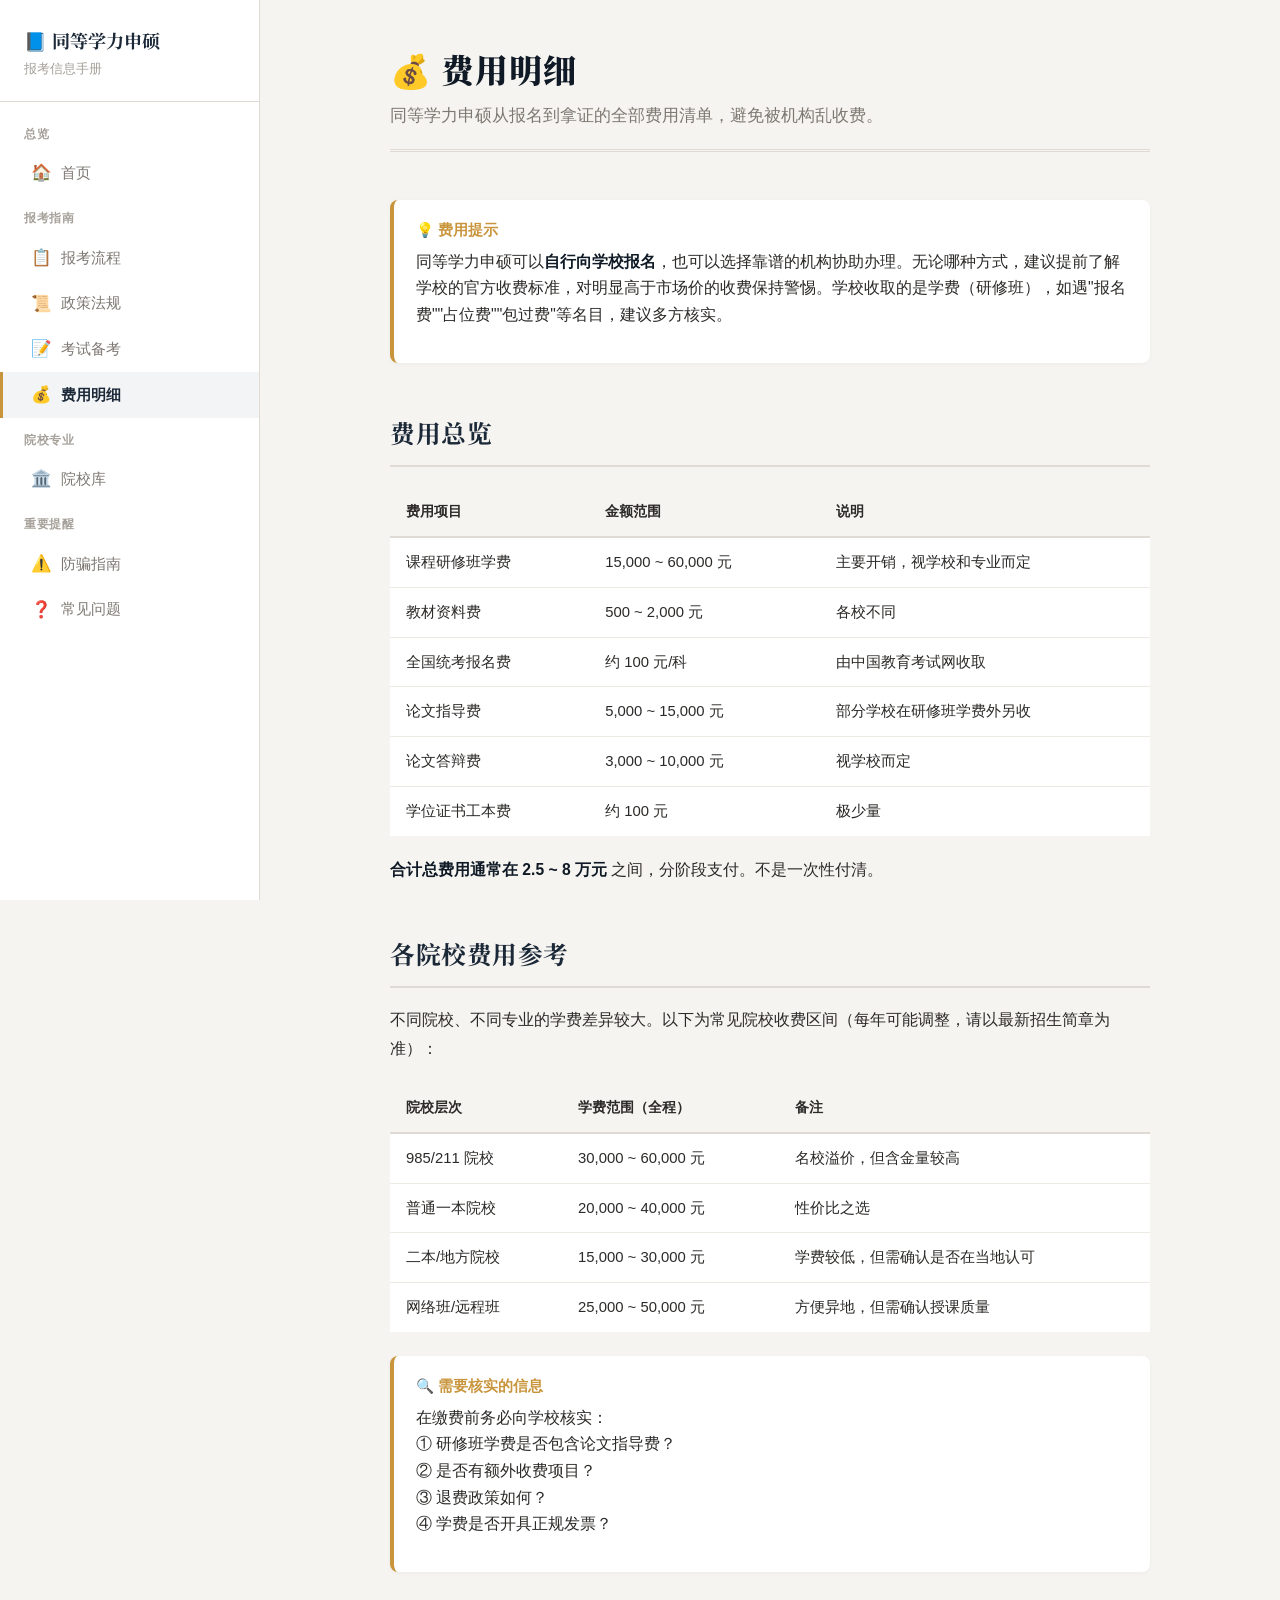
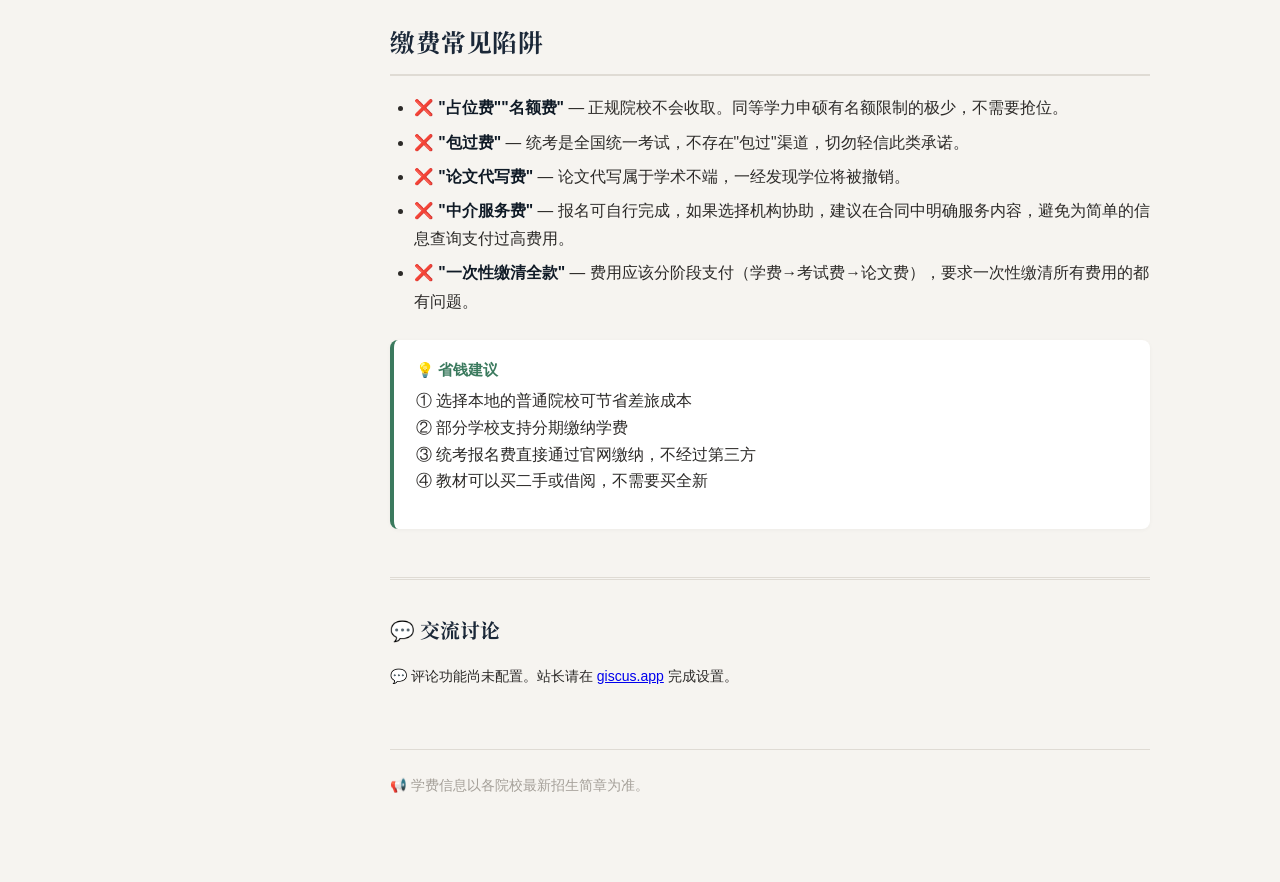
==== cost.html @ f8ff8f5c "初始化：同等学力申硕信息手册网站" ====
<!DOCTYPE html>
<html lang="zh-CN">
<head>
    <meta charset="UTF-8">
    <meta name="viewport" content="width=device-width, initial-scale=1.0">
    <title>费用明细 — 同等学力申硕信息手册</title>
    <meta name="description" content="同等学力申硕各项费用明细：课程研修班学费、考试费、论文指导费、答辩费等，让每一分钱都明明白白。">
    <link rel="stylesheet" href="styles/main.css">
</head>
<body>
    <div class="sidebar-overlay" id="sidebarOverlay"></div>
    <button class="sidebar-toggle" id="sidebarToggle">☰</button>

    <aside class="sidebar">
        <div class="sidebar-header">
            <div class="site-title">📘 同等学力申硕</div>
            <div class="site-subtitle">报考信息手册</div>
        </div>
        <nav class="sidebar-nav">
            <div class="nav-section">
                <div class="nav-section-title">总览</div>
                <a href="index.html"><span class="nav-icon">🏠</span> 首页</a>
            </div>
            <div class="nav-section">
                <div class="nav-section-title">报考指南</div>
                <a href="guide.html"><span class="nav-icon">📋</span> 报考流程</a>
                <a href="policy.html"><span class="nav-icon">📜</span> 政策法规</a>
                <a href="exam.html"><span class="nav-icon">📝</span> 考试备考</a>
                <a href="cost.html" class="active"><span class="nav-icon">💰</span> 费用明细</a>
            </div>
            <div class="nav-section">
                <div class="nav-section-title">院校专业</div>
                <a href="universities.html"><span class="nav-icon">🏛️</span> 院校库</a>
            </div>
            <div class="nav-section">
                <div class="nav-section-title">重要提醒</div>
                <a href="scam-alert.html"><span class="nav-icon">⚠️</span> 防骗指南</a>
                <a href="faq.html"><span class="nav-icon">❓</span> 常见问题</a>
            </div>
        </nav>
    </aside>

    <main class="main-content">
        <div class="page-header">
            <h1>💰 费用明细</h1>
            <p class="page-desc">同等学力申硕从报名到拿证的全部费用清单，避免被机构乱收费。</p>
        </div>

        <div class="content">
            <div class="callout callout-warning">
                <div class="callout-title">💡 费用提示</div>
                <p>同等学力申硕可以<strong>自行向学校报名</strong>，也可以选择靠谱的机构协助办理。无论哪种方式，建议提前了解学校的官方收费标准，对明显高于市场价的收费保持警惕。学校收取的是学费（研修班），如遇"报名费""占位费""包过费"等名目，建议多方核实。</p>
            </div>

            <h2>费用总览</h2>
            <div class="table-wrap">
                <table>
                    <thead>
                        <tr><th>费用项目</th><th>金额范围</th><th>说明</th></tr>
                    </thead>
                    <tbody>
                        <tr><td>课程研修班学费</td><td>15,000 ~ 60,000 元</td><td>主要开销，视学校和专业而定</td></tr>
                        <tr><td>教材资料费</td><td>500 ~ 2,000 元</td><td>各校不同</td></tr>
                        <tr><td>全国统考报名费</td><td>约 100 元/科</td><td>由中国教育考试网收取</td></tr>
                        <tr><td>论文指导费</td><td>5,000 ~ 15,000 元</td><td>部分学校在研修班学费外另收</td></tr>
                        <tr><td>论文答辩费</td><td>3,000 ~ 10,000 元</td><td>视学校而定</td></tr>
                        <tr><td>学位证书工本费</td><td>约 100 元</td><td>极少量</td></tr>
                    </tbody>
                </table>
            </div>

            <p><strong>合计总费用通常在 2.5 ~ 8 万元</strong> 之间，分阶段支付。不是一次性付清。</p>

            <h2>各院校费用参考</h2>
            <p>不同院校、不同专业的学费差异较大。以下为常见院校收费区间（每年可能调整，请以最新招生简章为准）：</p>
            <div class="table-wrap">
                <table>
                    <thead>
                        <tr><th>院校层次</th><th>学费范围（全程）</th><th>备注</th></tr>
                    </thead>
                    <tbody>
                        <tr><td>985/211 院校</td><td>30,000 ~ 60,000 元</td><td>名校溢价，但含金量较高</td></tr>
                        <tr><td>普通一本院校</td><td>20,000 ~ 40,000 元</td><td>性价比之选</td></tr>
                        <tr><td>二本/地方院校</td><td>15,000 ~ 30,000 元</td><td>学费较低，但需确认是否在当地认可</td></tr>
                        <tr><td>网络班/远程班</td><td>25,000 ~ 50,000 元</td><td>方便异地，但需确认授课质量</td></tr>
                    </tbody>
                </table>
            </div>

            <div class="callout callout-warning">
                <div class="callout-title">🔍 需要核实的信息</div>
                <p>在缴费前务必向学校核实：<br>
                ① 研修班学费是否包含论文指导费？<br>
                ② 是否有额外收费项目？<br>
                ③ 退费政策如何？<br>
                ④ 学费是否开具正规发票？</p>
            </div>

            <h2>缴费常见陷阱</h2>
            <ul>
                <li><strong>❌ "占位费""名额费"</strong> — 正规院校不会收取。同等学力申硕有名额限制的极少，不需要抢位。</li>
                <li><strong>❌ "包过费"</strong> — 统考是全国统一考试，不存在"包过"渠道，切勿轻信此类承诺。</li>
                <li><strong>❌ "论文代写费"</strong> — 论文代写属于学术不端，一经发现学位将被撤销。</li>
                <li><strong>❌ "中介服务费"</strong> — 报名可自行完成，如果选择机构协助，建议在合同中明确服务内容，避免为简单的信息查询支付过高费用。</li>
                <li><strong>❌ "一次性缴清全款"</strong> — 费用应该分阶段支付（学费→考试费→论文费），要求一次性缴清所有费用的都有问题。</li>
            </ul>

            <div class="callout callout-tip">
                <div class="callout-title">💡 省钱建议</div>
                <p>① 选择本地的普通院校可节省差旅成本<br>
                ② 部分学校支持分期缴纳学费<br>
                ③ 统考报名费直接通过官网缴纳，不经过第三方<br>
                ④ 教材可以买二手或借阅，不需要买全新</p>
            </div>
        </div>

        <div class="comments-section">
            <h2>💬 交流讨论</h2>
            <div id="giscus-comments"></div>
        </div>

        <footer class="page-footer">
            <p>📢 学费信息以各院校最新招生简章为准。</p>
        </footer>
    </main>

    <script src="scripts/main.js"></script>
</body>
</html>
---- styles/main.css ----
/* =============================================
   同等学力申硕 — 信息手册
   Design: academic document meets modern clarity
   ============================================= */

/* ----- Google Fonts: Noto Serif SC ----- */
@import url('https://fonts.googleapis.com/css2?family=Noto+Serif+SC:wght@600;700;900&display=swap');

/* ----- CSS Variables ----- */
:root {
    /* Palette */
    --primary:       #1B2838;
    --primary-light: #2C4A6E;
    --primary-dark:  #0F1A26;
    --accent:        #C9953C;
    --accent-light:  #F3E8D0;
    --danger:        #B85450;
    --danger-bg:     #FBF0EE;
    --success:       #3B7A5E;
    --success-bg:    #EFF6F2;
    --info-bg:       #EEF2F7;

    /* Neutral */
    --surface:       #F6F4F0;
    --surface-alt:   #EDEAE4;
    --border:        #DFDBD4;
    --text:          #2C2A28;
    --text-secondary:#7D7872;
    --text-muted:    #A5A099;

    /* Layout */
    --sidebar-width: 260px;
    --content-max:   760px;

    /* Type */
    --font-display: 'Noto Serif SC', 'Songti SC', 'STSong', 'SimSun', serif;
    --font-body:    -apple-system, BlinkMacSystemFont, 'Segoe UI', 'PingFang SC', 'Hiragino Sans GB', 'Microsoft YaHei', sans-serif;
    --font-mono:    'SF Mono', 'Menlo', 'Consolas', monospace;
}

/* ----- Reset & Base ----- */
*, *::before, *::after { box-sizing: border-box; margin: 0; padding: 0; }

html {
    font-size: clamp(15px, 14.4px + 0.25vw, 16.5px);
    scroll-behavior: smooth;
}

/* 27寸+ 大屏：整体再提一档 */
@media (min-width: 1800px) {
    html { font-size: 18px; }
}

body {
    font-family: var(--font-body);
    color: var(--text);
    background: var(--surface);
    line-height: 1.8;
    display: flex;
    min-height: 100vh;
}

/* ----- Sidebar ----- */
.sidebar {
    position: fixed;
    top: 0;
    left: 0;
    bottom: 0;
    width: var(--sidebar-width);
    background: #fff;
    border-right: 1px solid var(--border);
    overflow-y: auto;
    z-index: 100;
    display: flex;
    flex-direction: column;
}

.sidebar-header {
    padding: 28px 24px 20px;
    border-bottom: 1px solid var(--border);
    flex-shrink: 0;
}

.sidebar-header .site-title {
    font-family: var(--font-display);
    font-size: 1.1rem;
    font-weight: 700;
    color: var(--primary);
    line-height: 1.4;
}

.sidebar-header .site-subtitle {
    font-size: 0.78rem;
    color: var(--text-muted);
    margin-top: 4px;
}

.sidebar-nav { padding: 16px 0; flex: 1; }

.sidebar-nav .nav-section { margin-bottom: 6px; }

.sidebar-nav .nav-section-title {
    padding: 6px 24px 6px;
    font-size: 0.7rem;
    font-weight: 700;
    letter-spacing: 0.5px;
    color: var(--text-muted);
    text-transform: uppercase;
}

.sidebar-nav a {
    display: flex;
    align-items: center;
    gap: 10px;
    padding: 8px 24px 8px 28px;
    font-size: 0.88rem;
    color: var(--text-secondary);
    text-decoration: none;
    transition: all 0.15s ease;
    border-left: 3px solid transparent;
    position: relative;
}

.sidebar-nav a:hover {
    color: var(--primary);
    background: rgba(27, 40, 56, 0.03);
}

.sidebar-nav a.active {
    color: var(--primary);
    background: rgba(27, 40, 56, 0.05);
    border-left-color: var(--accent);
    font-weight: 600;
}

.sidebar-nav a .nav-icon { font-size: 1rem; width: 20px; text-align: center; flex-shrink: 0; }

/* Sidebar toggle (mobile) */
.sidebar-toggle {
    display: none;
    position: fixed;
    top: 12px;
    left: 12px;
    z-index: 200;
    width: 40px;
    height: 40px;
    border: none;
    border-radius: 8px;
    background: var(--primary);
    color: #fff;
    font-size: 20px;
    cursor: pointer;
    align-items: center;
    justify-content: center;
    box-shadow: 0 2px 10px rgba(0,0,0,0.15);
}

.sidebar-overlay {
    display: none;
    position: fixed;
    inset: 0;
    background: rgba(0,0,0,0.3);
    z-index: 90;
}

/* ----- Main Content ----- */
.main-content {
    margin-left: var(--sidebar-width);
    flex: 1;
    min-width: 0;
    padding: 48px 56px 80px;
}

/* ----- Page Header (内页顶部) ----- */
.page-header {
    max-width: var(--content-max);
    margin: 0 auto 48px;
    padding-bottom: 20px;
    border-bottom: 3px double var(--border);
}

.page-header h1 {
    font-family: var(--font-display);
    font-size: clamp(1.3rem, 1.1rem + 1.5vw, 2rem);
    font-weight: 900;
    color: var(--primary-dark);
    line-height: 1.3;
    letter-spacing: 1px;
}

.page-header .page-desc {
    font-size: 1rem;
    color: var(--text-secondary);
    margin-top: 10px;
    max-width: 560px;
    line-height: 1.7;
}

.page-header .page-badge {
    display: inline-block;
    margin-top: 12px;
    padding: 3px 14px;
    border-radius: 4px;
    font-size: 0.75rem;
    font-weight: 700;
    letter-spacing: 0.3px;
}

.badge-hot { background: var(--danger-bg); color: var(--danger); }
.badge-new { background: var(--success-bg); color: var(--success); }
.badge-info { background: var(--info-bg); color: var(--primary-light); }

/* ===== Content Typography ===== */
.content { max-width: var(--content-max); margin: 0 auto; }

.content h2 {
    font-family: var(--font-display);
    font-size: clamp(1.15rem, 0.9rem + 1.2vw, 1.5rem);
    font-weight: 700;
    color: var(--primary);
    margin: 48px 0 18px;
    padding-bottom: 10px;
    border-bottom: 2px solid var(--border);
    letter-spacing: 0.5px;
}

.content h3 {
    font-family: var(--font-display);
    font-size: clamp(0.95rem, 0.85rem + 0.6vw, 1.15rem);
    font-weight: 600;
    color: var(--primary-dark);
    margin: 32px 0 12px;
}

.content h4 {
    font-size: 1rem;
    font-weight: 600;
    color: var(--text);
    margin: 24px 0 8px;
}

.content p {
    margin-bottom: 16px;
    color: var(--text);
    font-size: 0.95rem;
}

.content a {
    color: var(--primary-light);
    text-decoration: underline;
    text-underline-offset: 2px;
    text-decoration-color: rgba(44, 74, 110, 0.3);
    transition: text-decoration-color 0.2s;
}
.content a:hover { text-decoration-color: var(--primary-light); }

.content ul, .content ol {
    margin: 0 0 18px 24px;
}
.content li { margin-bottom: 6px; color: var(--text); font-size: 0.95rem; }

.content strong { font-weight: 700; color: var(--primary-dark); }

.content blockquote {
    margin: 24px 0;
    padding: 18px 24px;
    border-left: 3px solid var(--primary-light);
    background: #fff;
    border-radius: 0 8px 8px 0;
    color: var(--text-secondary);
    font-size: 0.92rem;
    box-shadow: 0 1px 4px rgba(0,0,0,0.04);
}

/* ----- Callout Boxes ----- */
.callout {
    margin: 24px 0;
    padding: 18px 22px;
    border-radius: 8px;
    font-size: 0.93rem;
    line-height: 1.7;
    background: #fff;
    box-shadow: 0 1px 4px rgba(0,0,0,0.04);
}

.callout-tip    { border-left: 4px solid var(--success); }
.callout-warning { border-left: 4px solid var(--accent); }
.callout-danger { border-left: 4px solid var(--danger); }
.callout-info   { border-left: 4px solid var(--primary-light); }

.callout .callout-title {
    font-weight: 700;
    font-size: 0.88rem;
    margin-bottom: 6px;
    display: flex;
    align-items: center;
    gap: 6px;
}

.callout-tip .callout-title    { color: var(--success); }
.callout-warning .callout-title { color: var(--accent); }
.callout-danger .callout-title { color: var(--danger); }
.callout-info .callout-title   { color: var(--primary-light); }

/* ----- Steps ----- */
.steps { counter-reset: step; margin: 28px 0; }

.step {
    counter-increment: step;
    position: relative;
    padding: 22px 22px 22px 64px;
    background: #fff;
    border-radius: 8px;
    margin-bottom: 12px;
    box-shadow: 0 1px 4px rgba(0,0,0,0.04);
    border: 1px solid var(--border);
    transition: box-shadow 0.2s;
}
.step:hover { box-shadow: 0 3px 12px rgba(0,0,0,0.06); }

.step::before {
    content: counter(step);
    position: absolute;
    left: 18px;
    top: 20px;
    width: 32px;
    height: 32px;
    background: var(--primary);
    color: #fff;
    border-radius: 50%;
    display: flex;
    align-items: center;
    justify-content: center;
    font-size: 0.85rem;
    font-weight: 700;
    font-family: var(--font-display);
}

.step h4 { margin: 0 0 6px; color: var(--primary); font-size: 1rem; }
.step p  { margin: 0; color: var(--text-secondary); font-size: 0.9rem; line-height: 1.7; }

/* ----- Tables ----- */
.table-wrap { overflow-x: auto; margin: 20px 0; }

table {
    width: 100%;
    border-collapse: collapse;
    font-size: 0.9rem;
    background: #fff;
}

thead th {
    background: var(--surface);
    color: var(--text);
    font-weight: 600;
    text-align: left;
    padding: 12px 16px;
    border-bottom: 2px solid var(--border);
    white-space: nowrap;
    font-size: 0.85rem;
}

tbody td {
    padding: 11px 16px;
    border-bottom: 1px solid var(--surface-alt);
    color: var(--text);
}

tbody tr:last-child td { border-bottom: none; }
tbody tr:hover { background: var(--surface); }

/* ----- Cards ----- */
.card-grid {
    display: grid;
    grid-template-columns: repeat(auto-fill, minmax(260px, 1fr));
    gap: 16px;
    margin: 24px 0;
}

.card {
    background: #fff;
    border: 1px solid var(--border);
    border-radius: 8px;
    padding: 24px;
    transition: all 0.2s;
}

.card:hover {
    border-color: var(--accent);
    box-shadow: 0 3px 14px rgba(201, 149, 60, 0.1);
}

.card .card-icon { font-size: 1.5rem; margin-bottom: 10px; }
.card h4 { margin: 0 0 6px; font-size: 1rem; color: var(--primary); }
.card p  { margin: 0; font-size: 0.88rem; color: var(--text-secondary); }

/* ----- Scam Cards ----- */
.scam-card {
    border: 1px solid #E8C8C4;
    border-radius: 8px;
    padding: 22px;
    margin-bottom: 16px;
    background: #fff;
    box-shadow: 0 1px 4px rgba(0,0,0,0.04);
}

.scam-card h4 {
    color: var(--danger);
    margin-bottom: 10px;
    font-size: 1.05rem;
    font-family: var(--font-body);
}

.scam-card p {
    color: var(--text);
    font-size: 0.92rem;
    margin-bottom: 6px;
    line-height: 1.7;
}

.scam-card .scam-tag {
    display: inline-block;
    padding: 2px 12px;
    border-radius: 3px;
    background: var(--danger);
    color: #fff;
    font-size: 0.72rem;
    font-weight: 700;
    margin-bottom: 10px;
    letter-spacing: 0.3px;
}

/* ----- Table of Contents ----- */
.toc {
    background: #fff;
    border: 1px solid var(--border);
    border-radius: 8px;
    padding: 20px 24px;
    margin: 0 0 28px;
    box-shadow: 0 1px 4px rgba(0,0,0,0.04);
}

.toc-title {
    font-size: 0.78rem;
    font-weight: 700;
    color: var(--text-muted);
    text-transform: uppercase;
    letter-spacing: 0.5px;
    margin-bottom: 12px;
}

.toc a {
    display: block;
    padding: 5px 0;
    font-size: 0.9rem;
    color: var(--text-secondary);
    text-decoration: none;
    border-bottom: 1px solid transparent;
    transition: color 0.15s;
}

.toc a:hover { color: var(--primary-light); }
.toc a.toc-h2 { font-weight: 600; color: var(--text); }
.toc a.toc-h3 { padding-left: 18px; font-size: 0.85rem; }

/* ----- Visual Diploma Cards (学历vs学位 可视化卡片) ----- */
.callout-visual {
    background: #fff;
    border-left: 4px solid var(--primary-light);
    padding: 22px 24px;
}

.diploma-compare {
    display: flex;
    align-items: center;
    justify-content: center;
    gap: 12px;
    margin-bottom: 20px;
}

.diploma-card {
    flex: 1;
    max-width: 220px;
    text-align: center;
    padding: 20px 16px;
    border-radius: 10px;
    border: 2px solid var(--border);
    transition: transform 0.2s;
}

.diploma-card:hover { transform: translateY(-2px); }

.diploma-card-blue {
    background: linear-gradient(180deg, #EEF2F7 0%, #fff 100%);
    border-color: #C5D0E0;
}

.diploma-card-gold {
    background: linear-gradient(180deg, #F8F0E0 0%, #fff 100%);
    border-color: #D4C5A0;
}

.diploma-icon { font-size: 2rem; margin-bottom: 8px; line-height: 1; }
.diploma-title { font-size: 1rem; font-weight: 700; color: var(--text); }
.diploma-sub { font-size: 0.78rem; color: var(--text-muted); margin-bottom: 8px; }
.diploma-desc { font-size: 0.82rem; color: var(--text-secondary); line-height: 1.5; }

.diploma-plus {
    font-size: 1.3rem;
    color: var(--text-muted);
    font-weight: 300;
    flex-shrink: 0;
}

.diploma-paths {
    display: flex;
    flex-direction: column;
    gap: 8px;
}

.diploma-path {
    display: flex;
    align-items: center;
    gap: 10px;
    padding: 10px 14px;
    background: var(--surface);
    border-radius: 8px;
    font-size: 0.9rem;
    flex-wrap: wrap;
}

.path-badge {
    font-size: 0.78rem;
    font-weight: 700;
    padding: 2px 10px;
    border-radius: 4px;
    white-space: nowrap;
}

.path-badge-both { background: #DBEAFE; color: #1E40AF; }
.path-badge-single { background: #FEF3C7; color: #92400E; }

.path-note {
    font-size: 0.82rem;
    color: var(--text-muted);
    margin-left: auto;
}

@media (max-width: 600px) {
    .diploma-compare { flex-direction: column; gap: 8px; }
    .diploma-plus { transform: rotate(90deg); }
    .diploma-card { max-width: 100%; width: 100%; }
    .path-note { margin-left: 0; width: 100%; }
}

/* ----- Tags ----- */
.tag {
    display: inline-block;
    padding: 2px 10px;
    border-radius: 3px;
    font-size: 0.75rem;
    font-weight: 600;
    margin-right: 4px;
}
.tag-green  { background: var(--success-bg); color: var(--success); }
.tag-red    { background: var(--danger-bg); color: var(--danger); }
.tag-blue   { background: var(--info-bg); color: var(--primary-light); }
.tag-yellow { background: var(--accent-light); color: #8B6F2C; }

/* ----- Chart (首页趋势图) ----- */
.chart-wrap {
    background: #fff;
    border: 1px solid var(--border);
    border-radius: 10px;
    padding: 24px 20px 16px;
    margin: 20px 0 8px;
    box-shadow: 0 1px 4px rgba(0,0,0,0.04);
}

.chart-wrap canvas {
    width: 100% !important;
    height: auto !important;
    max-height: 360px;
}

.chart-note {
    font-size: 0.8rem;
    color: var(--text-muted);
    margin-top: 4px;
}

@media (max-width: 768px) {
    .chart-wrap { padding: 16px 12px 12px; }
}

/* ----- Footer ----- */
.page-footer {
    max-width: var(--content-max);
    margin: 60px auto 0;
    padding-top: 24px;
    border-top: 1px solid var(--border);
    font-size: 0.82rem;
    color: var(--text-muted);
}
.page-footer p { margin-bottom: 4px; }

/* ----- Giscus Comments ----- */
.comments-section {
    max-width: var(--content-max);
    margin: 48px auto 0;
    padding-top: 32px;
    border-top: 3px double var(--border);
}
.comments-section h2 {
    font-family: var(--font-display);
    font-size: 1.2rem;
    margin: 0 0 16px;
    color: var(--primary);
}

/* ===== Hero Section (首页) ===== */
.hero {
    max-width: var(--content-max);
    margin: 0 auto;
    padding: 40px 0 32px;
    text-align: center;
}

.hero-body {
    max-width: 620px;
    margin: 0 auto;
}

/* Emblem / decorative icon */
.hero-emblem {
    font-size: 2.8rem;
    line-height: 1;
    margin-bottom: 16px;
    opacity: 0.7;
}

/* Title */
.hero-title {
    font-family: var(--font-display);
    font-size: clamp(1.5rem, 1.2rem + 2vw, 2.6rem);
    font-weight: 900;
    color: var(--primary-dark);
    letter-spacing: 3px;
    line-height: 1.2;
}

.hero-subtitle {
    font-size: clamp(0.85rem, 0.75rem + 0.5vw, 1.05rem);
    color: var(--text-secondary);
    letter-spacing: 4px;
    margin-top: 6px;
    font-weight: 400;
}

/* Description */
.hero-desc {
    font-size: clamp(0.85rem, 0.8rem + 0.3vw, 0.95rem);
    color: var(--text-muted);
    line-height: 1.8;
    margin-top: 18px;
}

/* Metrics row */
.hero-metrics {
    display: flex;
    align-items: center;
    justify-content: center;
    flex-wrap: wrap;
    gap: 0;
    margin-top: 28px;
    padding: 16px 24px;
    background: var(--surface);
    border-radius: 10px;
}

.hero-metric {
    font-size: 0.85rem;
    font-weight: 600;
    color: var(--text);
    padding: 4px 16px;
    white-space: nowrap;
}

.hero-metric-sep {
    display: inline-block;
    width: 1px;
    height: 18px;
    background: var(--border);
    flex-shrink: 0;
}

.hero-metric:last-child { padding-right: 0; }
.hero-metric:first-child { padding-left: 0; }

/* ----- Quick Links Grid ----- */
.quick-grid {
    display: grid;
    grid-template-columns: repeat(auto-fill, minmax(220px, 1fr));
    gap: 12px;
    margin: 32px 0;
}

.quick-link {
    display: flex;
    align-items: center;
    gap: 12px;
    padding: 18px 20px;
    background: #fff;
    border: 1px solid var(--border);
    border-radius: 8px;
    text-decoration: none;
    color: var(--text);
    transition: all 0.2s;
    box-shadow: 0 1px 3px rgba(0,0,0,0.03);
    position: relative;
}

.quick-link:hover {
    border-color: var(--accent);
    color: var(--primary);
    box-shadow: 0 3px 14px rgba(201, 149, 60, 0.1);
    transform: translateY(-2px);
}

.quick-link .ql-icon {
    font-size: 1.3rem;
    width: 32px;
    text-align: center;
    flex-shrink: 0;
}

.quick-link .ql-text {
    font-size: 0.92rem;
    font-weight: 600;
    flex: 1;
}

.quick-link .ql-arrow {
    font-size: 0.9rem;
    color: var(--text-muted);
    transition: transform 0.2s, color 0.2s;
}

.quick-link:hover .ql-arrow {
    transform: translateX(4px);
    color: var(--accent);
}

/* ----- Update index.html h1: sub class approach ----- */
/* 需要手动在 index.html 的 hero h1 内加 <span class="sub">报考信息手册</span> */

/* ===== Responsive ===== */
@media (max-width: 1024px) {
    .main-content { padding: 32px 32px 60px; }
}

@media (max-width: 768px) {
    .sidebar {
        transform: translateX(-100%);
        transition: transform 0.3s ease;
    }
    .sidebar.open { transform: translateX(0); }
    .sidebar-overlay.open { display: block; }
    .sidebar-toggle { display: flex; }

    .main-content {
        margin-left: 0;
        padding: 64px 18px 40px;
    }

    /* Hero mobile */
    .hero { padding: 28px 0 24px; }
    .hero-emblem { font-size: 2.2rem; margin-bottom: 12px; }
    .hero-metrics { flex-direction: column; gap: 6px; padding: 14px 16px; }
    .hero-metric-sep { display: none; }
    .hero-metric { padding: 2px 0; }

    .page-header h1 { font-size: 1.4rem; }
    .page-header { margin-bottom: 32px; }

    .card-grid { grid-template-columns: 1fr; }
    .quick-grid { grid-template-columns: 1fr; }
}

@media (max-width: 480px) {
    .main-content { padding: 56px 14px 32px; }
    .hero { padding: 24px 0 20px; }
    .hero-emblem { font-size: 2rem; }
    .hero-metrics { margin-top: 20px; }
}

/* ===== Print ===== */
@media print {
    .sidebar, .sidebar-toggle, .comments-section { display: none; }
    .main-content { margin-left: 0; padding: 20px; }
    body { background: #fff; }
}
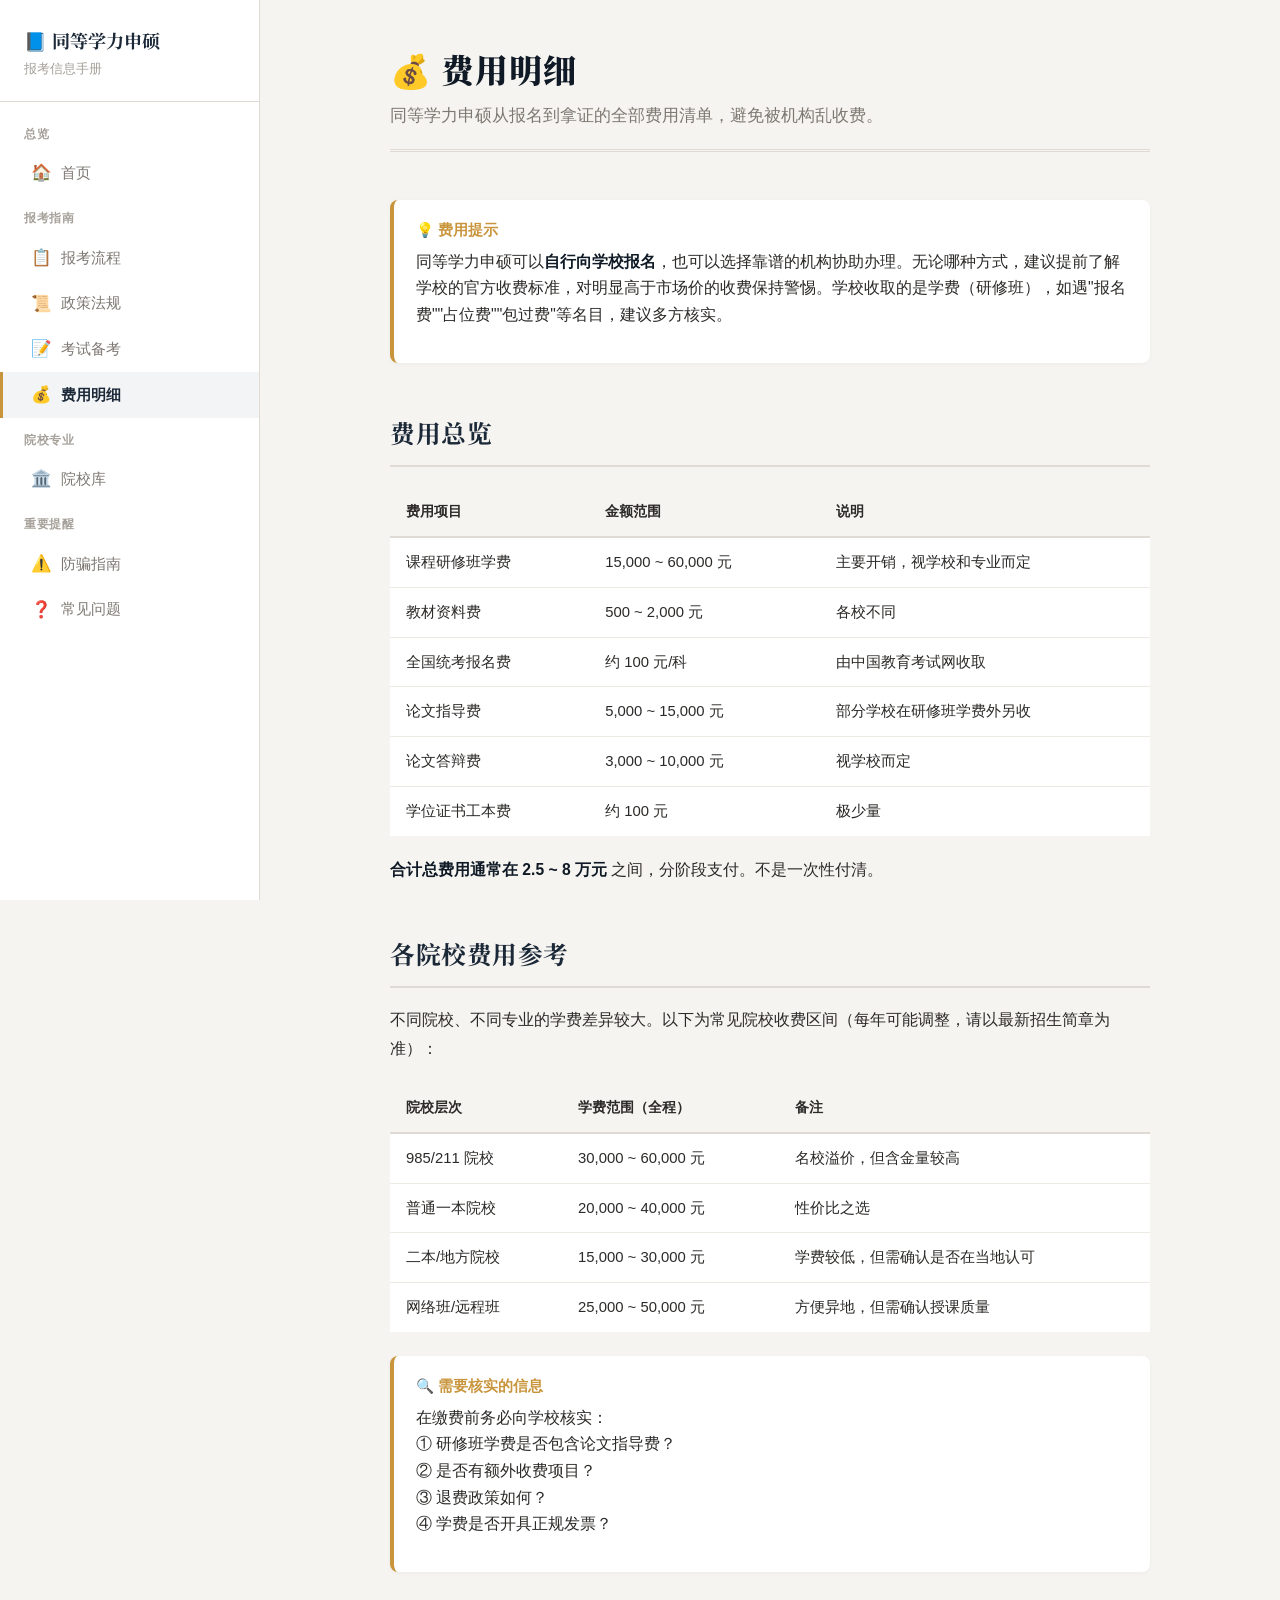
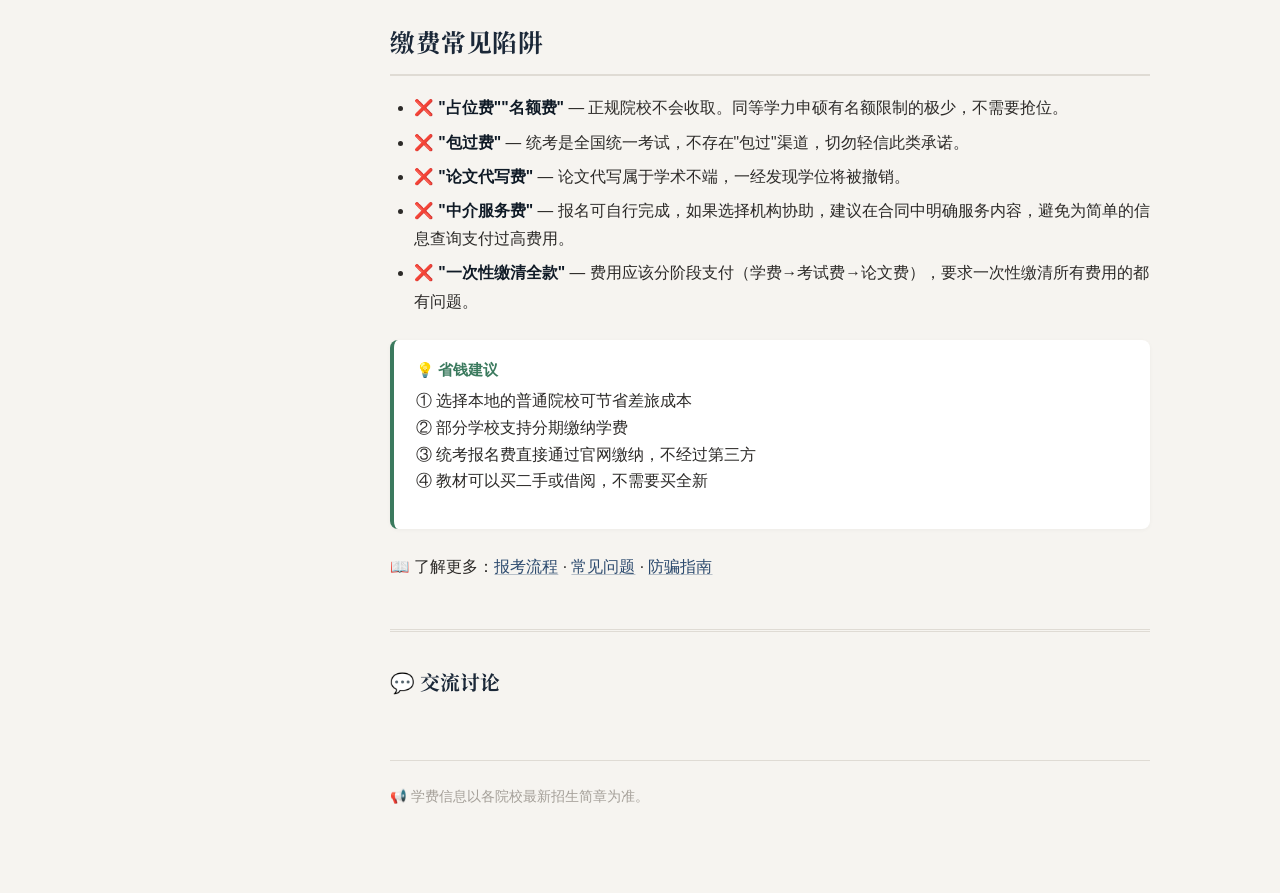
==== commit 03f9a309: "SEO全面优化：结构化数据、OG标签、sitemap、404页面、内容补充" ====
--- a/cost.html
+++ b/cost.html
@@ -5,6 +5,22 @@
     <meta name="viewport" content="width=device-width, initial-scale=1.0">
     <title>费用明细 — 同等学力申硕信息手册</title>
     <meta name="description" content="同等学力申硕各项费用明细：课程研修班学费、考试费、论文指导费、答辩费等，让每一分钱都明明白白。">
+    <meta property="og:type" content="article">
+    <meta property="og:locale" content="zh_CN">
+    <meta property="og:title" content="费用明细 — 同等学力申硕信息手册">
+    <meta property="og:description" content="同等学力申硕从报名到拿证的全部费用清单。">
+    <meta property="og:url" content="https://smartbigboy.github.io/TDXL/cost.html">
+    <meta name="twitter:card" content="summary_large_image">
+    <link rel="canonical" href="https://smartbigboy.github.io/TDXL/cost.html">
+    <script type="application/ld+json">
+    {
+        "@context": "https://schema.org",
+        "@type": "Article",
+        "headline": "同等学力申硕费用明细",
+        "description": "从报名到拿证的全部费用清单。",
+        "url": "https://smartbigboy.github.io/TDXL/cost.html"
+    }
+    </script>
     <link rel="stylesheet" href="styles/main.css">
 </head>
 <body>
@@ -112,6 +128,8 @@
                 ③ 统考报名费直接通过官网缴纳，不经过第三方<br>
                 ④ 教材可以买二手或借阅，不需要买全新</p>
             </div>
+
+            <p style="margin-top:24px">📖 了解更多：<a href="guide.html">报考流程</a> · <a href="faq.html">常见问题</a> · <a href="scam-alert.html">防骗指南</a></p>
         </div>
 
         <div class="comments-section">
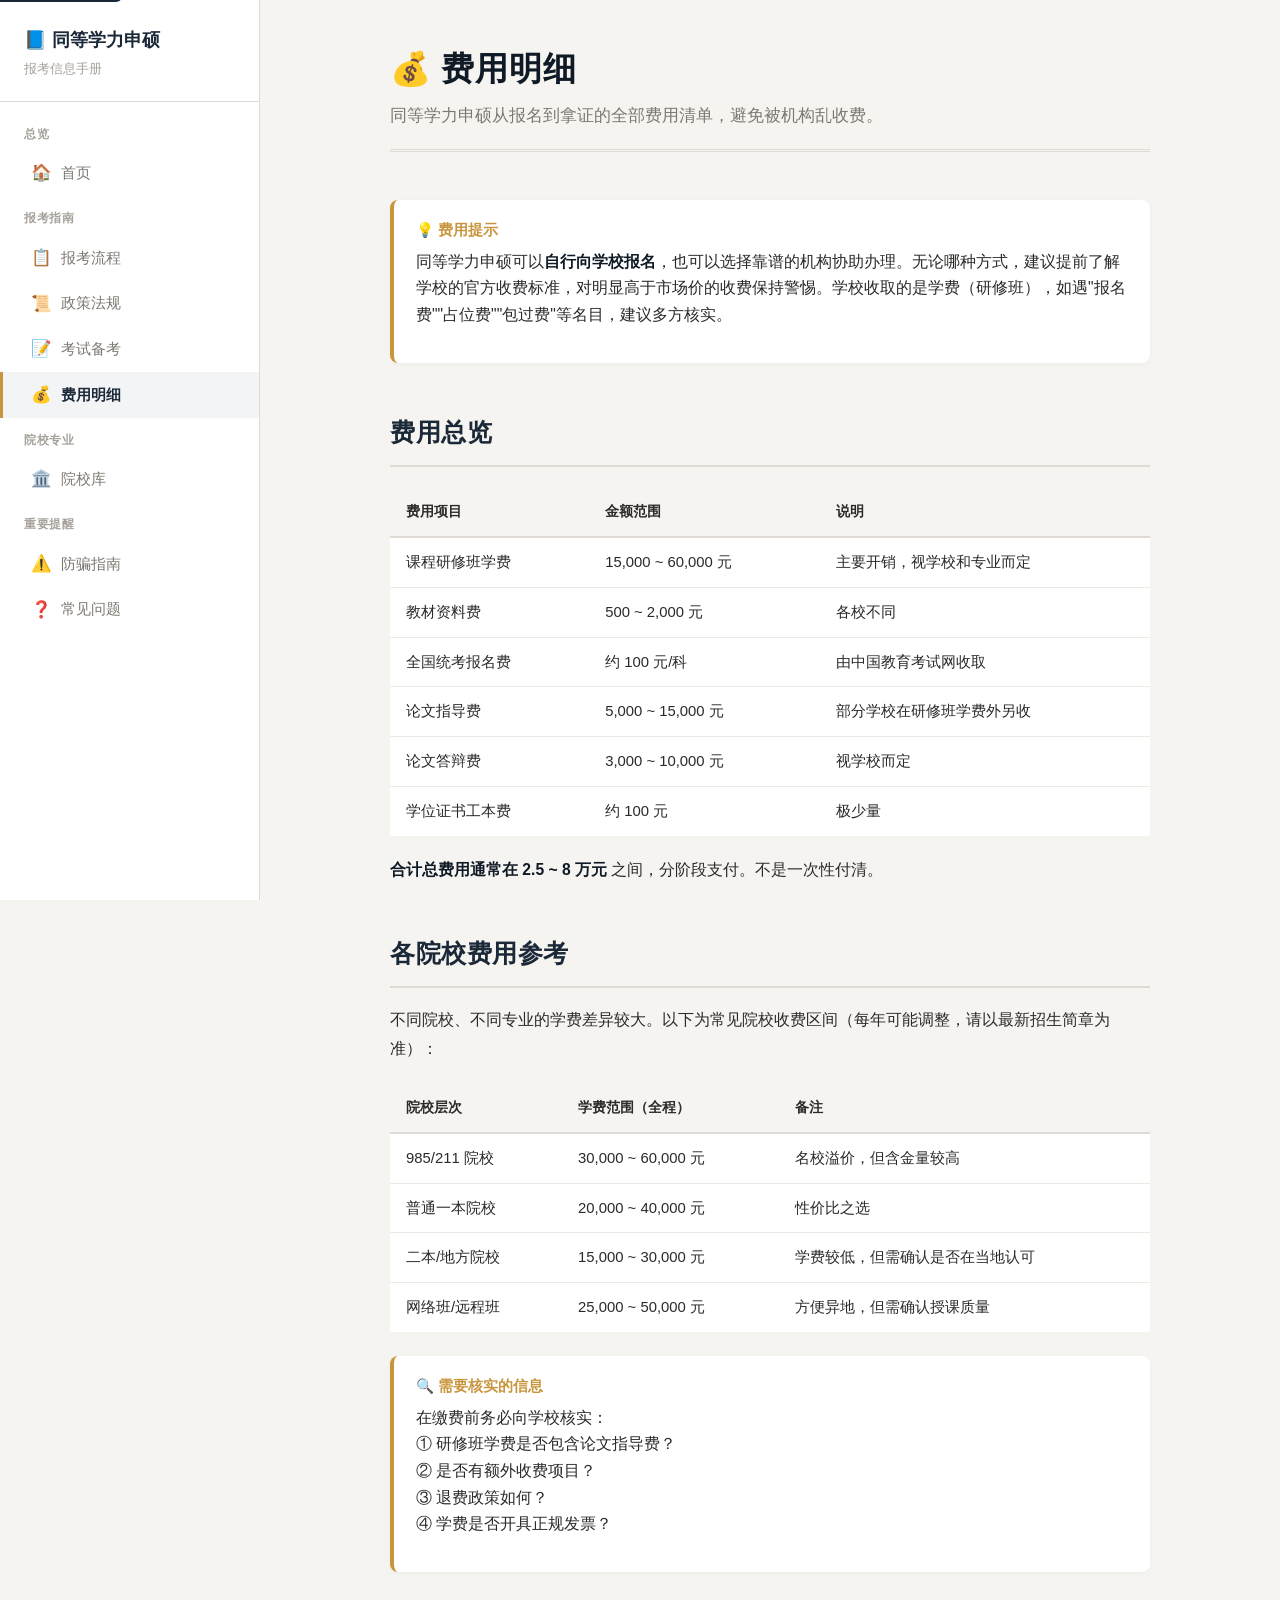
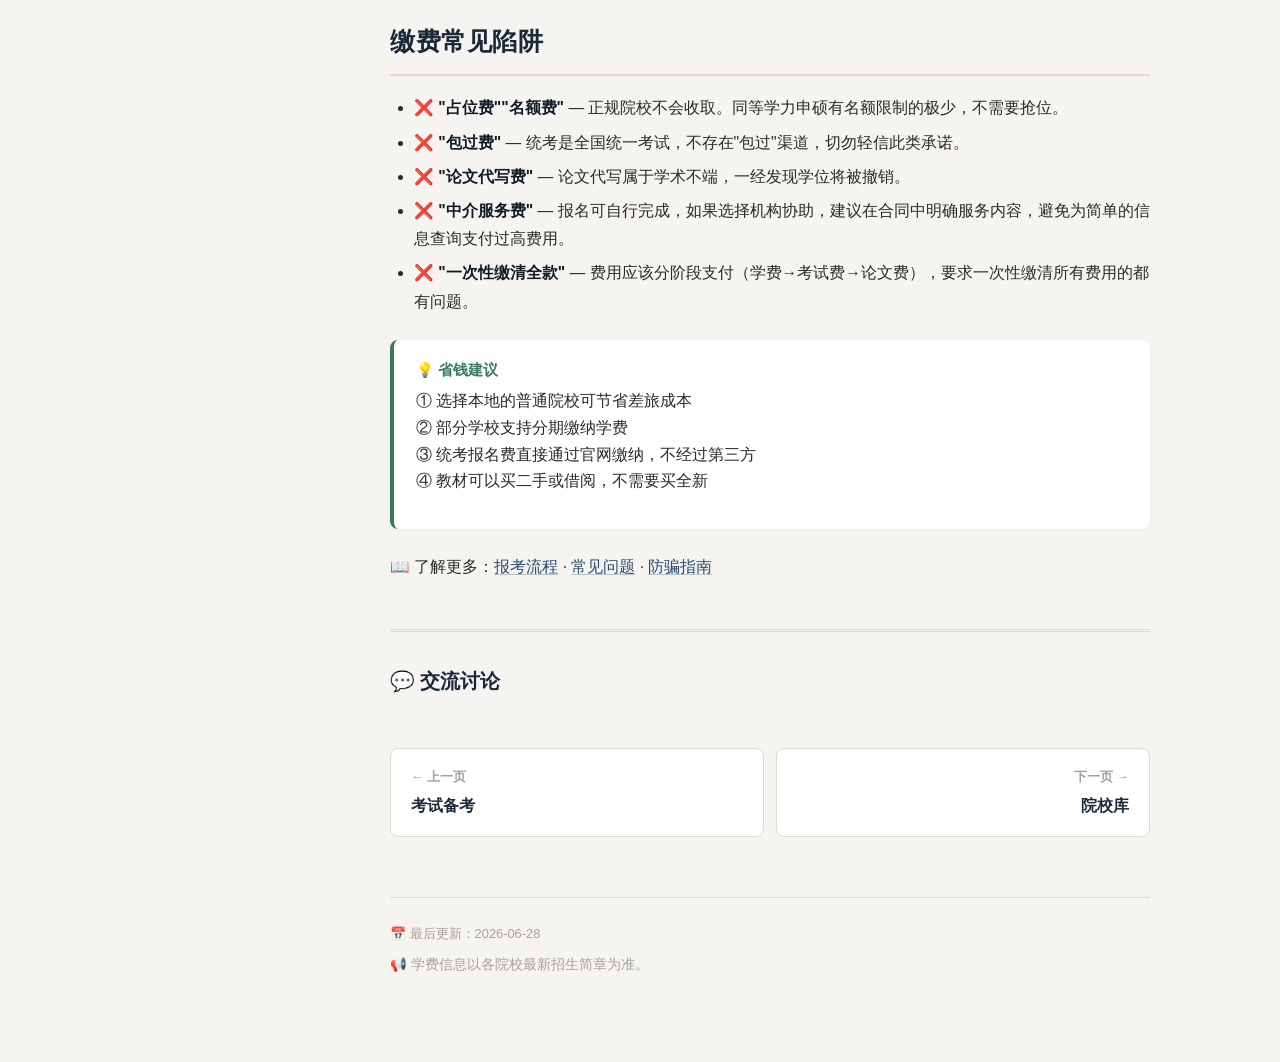
==== commit c32440b7: "feat: 全面改进网站功能 - 侧边栏组件化：通过 JS 动态渲染，消除重复代码 - 字体加载优化：使用 preconnect + link 方式，添加 font-display: swap - 新" ====
--- a/cost.html
+++ b/cost.html
@@ -21,40 +21,16 @@
         "url": "https://smartbigboy.github.io/TDXL/cost.html"
     }
     </script>
+    <link rel="preconnect" href="https://fonts.googleapis.com">
+    <link rel="preconnect" href="https://fonts.gstatic.com" crossorigin>
+    <link href="https://fonts.googleapis.com/css2?family=Noto+Serif+SC:wght@600;700;900&display=swap" rel="stylesheet">
     <link rel="stylesheet" href="styles/main.css">
 </head>
 <body>
     <div class="sidebar-overlay" id="sidebarOverlay"></div>
-    <button class="sidebar-toggle" id="sidebarToggle">☰</button>
+    <button class="sidebar-toggle" id="sidebarToggle" aria-label="切换导航">☰</button>
 
-    <aside class="sidebar">
-        <div class="sidebar-header">
-            <div class="site-title">📘 同等学力申硕</div>
-            <div class="site-subtitle">报考信息手册</div>
-        </div>
-        <nav class="sidebar-nav">
-            <div class="nav-section">
-                <div class="nav-section-title">总览</div>
-                <a href="index.html"><span class="nav-icon">🏠</span> 首页</a>
-            </div>
-            <div class="nav-section">
-                <div class="nav-section-title">报考指南</div>
-                <a href="guide.html"><span class="nav-icon">📋</span> 报考流程</a>
-                <a href="policy.html"><span class="nav-icon">📜</span> 政策法规</a>
-                <a href="exam.html"><span class="nav-icon">📝</span> 考试备考</a>
-                <a href="cost.html" class="active"><span class="nav-icon">💰</span> 费用明细</a>
-            </div>
-            <div class="nav-section">
-                <div class="nav-section-title">院校专业</div>
-                <a href="universities.html"><span class="nav-icon">🏛️</span> 院校库</a>
-            </div>
-            <div class="nav-section">
-                <div class="nav-section-title">重要提醒</div>
-                <a href="scam-alert.html"><span class="nav-icon">⚠️</span> 防骗指南</a>
-                <a href="faq.html"><span class="nav-icon">❓</span> 常见问题</a>
-            </div>
-        </nav>
-    </aside>
+    <aside class="sidebar"></aside>
 
     <main class="main-content">
         <div class="page-header">
--- a/styles/main.css
+++ b/styles/main.css
@@ -3,8 +3,14 @@
    Design: academic document meets modern clarity
    ============================================= */
 
-/* ----- Google Fonts: Noto Serif SC ----- */
-@import url('https://fonts.googleapis.com/css2?family=Noto+Serif+SC:wght@600;700;900&display=swap');
+/* ----- Google Fonts: Noto Serif SC (loaded via <link> in HTML for performance) ----- */
+@font-face {
+    font-family: 'Noto Serif SC';
+    font-style: normal;
+    font-weight: 600 900;
+    font-display: swap;
+    src: local('Noto Serif SC SemiBold'), local('NotoSerifSC-SemiBold');
+}
 
 /* ----- CSS Variables ----- */
 :root {
@@ -794,9 +800,399 @@
     .hero-metrics { margin-top: 20px; }
 }
 
+/* ===== Skip Link (可访问性) ===== */
+.skip-link {
+    position: absolute;
+    top: -40px;
+    left: 0;
+    background: var(--primary);
+    color: #fff;
+    padding: 8px 16px;
+    z-index: 1000;
+    text-decoration: none;
+    font-size: 0.88rem;
+    border-radius: 0 0 6px 0;
+    transition: top 0.2s;
+}
+.skip-link:focus {
+    top: 0;
+    outline: 2px solid var(--accent);
+    outline-offset: 2px;
+}
+
+/* ===== Focus Styles (可访问性) ===== */
+a:focus-visible,
+button:focus-visible,
+select:focus-visible,
+input:focus-visible {
+    outline: 2px solid var(--accent);
+    outline-offset: 2px;
+    border-radius: 4px;
+}
+
+.sidebar-nav a:focus-visible {
+    outline-offset: -2px;
+}
+
+/* ===== Back to Top Button ===== */
+.back-to-top {
+    position: fixed;
+    bottom: 32px;
+    right: 32px;
+    width: 44px;
+    height: 44px;
+    border-radius: 50%;
+    background: var(--primary);
+    color: #fff;
+    border: none;
+    font-size: 18px;
+    cursor: pointer;
+    box-shadow: 0 4px 16px rgba(0,0,0,0.15);
+    opacity: 0;
+    visibility: hidden;
+    transform: translateY(10px);
+    transition: all 0.3s ease;
+    z-index: 90;
+    display: flex;
+    align-items: center;
+    justify-content: center;
+}
+.back-to-top:hover {
+    background: var(--primary-light);
+    transform: translateY(-2px);
+    box-shadow: 0 6px 20px rgba(0,0,0,0.2);
+}
+.back-to-top.show {
+    opacity: 1;
+    visibility: visible;
+    transform: translateY(0);
+}
+
+@media (max-width: 768px) {
+    .back-to-top {
+        bottom: 20px;
+        right: 20px;
+        width: 40px;
+        height: 40px;
+        font-size: 16px;
+    }
+}
+
+/* ===== FAQ Accordion ===== */
+.faq-item {
+    margin-bottom: 10px;
+    background: #fff;
+    border: 1px solid var(--border);
+    border-radius: 8px;
+    overflow: hidden;
+    transition: box-shadow 0.2s;
+}
+.faq-item:hover {
+    box-shadow: 0 2px 8px rgba(0,0,0,0.04);
+}
+.faq-item.open {
+    border-color: var(--accent);
+}
+
+.faq-question {
+    width: 100%;
+    padding: 16px 20px;
+    background: none;
+    border: none;
+    text-align: left;
+    cursor: pointer;
+    font-size: 0.95rem;
+    font-weight: 600;
+    color: var(--text);
+    display: flex;
+    align-items: center;
+    justify-content: space-between;
+    gap: 12px;
+    font-family: inherit;
+    transition: background 0.2s;
+}
+.faq-question:hover {
+    background: var(--surface);
+}
+.faq-q-text {
+    flex: 1;
+    line-height: 1.5;
+}
+.faq-icon {
+    font-size: 1.2rem;
+    color: var(--accent);
+    transition: transform 0.25s ease;
+    flex-shrink: 0;
+    width: 20px;
+    text-align: center;
+    font-weight: 400;
+}
+.faq-item.open .faq-icon {
+    transform: rotate(45deg);
+}
+
+.faq-answer {
+    max-height: 0;
+    overflow: hidden;
+    transition: max-height 0.35s ease, padding 0.3s ease;
+    padding: 0 20px;
+}
+.faq-item.open .faq-answer {
+    max-height: 2000px;
+    padding: 0 20px 18px;
+}
+.faq-answer p {
+    font-size: 0.92rem;
+    color: var(--text-secondary);
+    margin-bottom: 10px;
+}
+.faq-answer p:last-child {
+    margin-bottom: 0;
+}
+.faq-answer .table-wrap {
+    margin: 12px 0;
+}
+
+/* ===== Prev / Next Navigation ===== */
+.prev-next-nav {
+    max-width: var(--content-max);
+    margin: 48px auto 0;
+    display: grid;
+    grid-template-columns: 1fr 1fr;
+    gap: 12px;
+}
+.pn-link {
+    display: flex;
+    flex-direction: column;
+    gap: 4px;
+    padding: 16px 20px;
+    background: #fff;
+    border: 1px solid var(--border);
+    border-radius: 8px;
+    text-decoration: none;
+    color: var(--text);
+    transition: all 0.2s;
+}
+.pn-link:hover {
+    border-color: var(--accent);
+    box-shadow: 0 3px 12px rgba(201,149,60,0.1);
+    transform: translateY(-1px);
+}
+.pn-prev { text-align: left; }
+.pn-next { text-align: right; }
+.pn-label {
+    font-size: 0.78rem;
+    color: var(--text-muted);
+    font-weight: 600;
+}
+.pn-title {
+    font-size: 0.95rem;
+    font-weight: 600;
+    color: var(--primary);
+}
+.pn-disabled {
+    opacity: 0;
+    pointer-events: none;
+}
+
+@media (max-width: 600px) {
+    .prev-next-nav {
+        grid-template-columns: 1fr;
+    }
+    .pn-next { text-align: left; }
+}
+
+/* ===== Last Updated ===== */
+.last-updated {
+    color: var(--text-muted);
+    font-size: 0.78rem;
+    margin-bottom: 8px !important;
+}
+
+/* ===== University Search Box ===== */
+.uni-search-input {
+    padding: 7px 12px;
+    border: 1px solid var(--border);
+    border-radius: 6px;
+    font-size: 0.88rem;
+    background: #fff;
+    color: var(--text);
+    min-width: 160px;
+    font-family: inherit;
+    transition: border-color 0.2s;
+}
+.uni-search-input:focus {
+    outline: none;
+    border-color: var(--accent);
+}
+.uni-search-input::placeholder {
+    color: var(--text-muted);
+}
+
+@media (max-width: 600px) {
+    .uni-search-input {
+        flex: 1 1 100%;
+        min-width: 0;
+    }
+}
+
+/* ===== Dark Mode ===== */
+@media (prefers-color-scheme: dark) {
+    :root {
+        --primary:       #4A7BA8;
+        --primary-light: #6B9BC7;
+        --primary-dark:  #2C4A6E;
+        --accent:        #D4A84B;
+        --accent-light:  #3D3320;
+        --danger:        #E0706A;
+        --danger-bg:     #3A2422;
+        --success:       #5AA882;
+        --success-bg:    #1E2E26;
+        --info-bg:       #1E2A3A;
+
+        --surface:       #1A1D21;
+        --surface-alt:   #24282D;
+        --border:        #33383F;
+        --text:          #E0DDD8;
+        --text-secondary:#A5A099;
+        --text-muted:    #7D7872;
+    }
+
+    body {
+        background: var(--surface);
+    }
+
+    .sidebar {
+        background: #14171A;
+        border-right-color: var(--border);
+    }
+
+    .sidebar-nav a:hover {
+        background: rgba(74, 123, 168, 0.08);
+    }
+    .sidebar-nav a.active {
+        background: rgba(74, 123, 168, 0.12);
+    }
+
+    .card,
+    .callout,
+    .toc,
+    .chart-wrap,
+    .scam-card,
+    .step,
+    .faq-item,
+    .pn-link {
+        background: #1E2126;
+        border-color: var(--border);
+    }
+
+    .callout-visual {
+        background: #1E2126;
+    }
+
+    table {
+        background: #1E2126;
+    }
+    thead th {
+        background: var(--surface-alt);
+    }
+    tbody tr:hover {
+        background: var(--surface-alt);
+    }
+    tbody td {
+        border-bottom-color: var(--border);
+    }
+
+    blockquote {
+        background: #1E2126;
+    }
+
+    .content blockquote {
+        background: #1E2126;
+    }
+
+    .diploma-card-blue {
+        background: linear-gradient(180deg, #1E2A3A 0%, #1E2126 100%);
+        border-color: #2C4A6E;
+    }
+    .diploma-card-gold {
+        background: linear-gradient(180deg, #3D3320 0%, #1E2126 100%);
+        border-color: #6B5A2E;
+    }
+
+    .diploma-path {
+        background: var(--surface-alt);
+    }
+
+    .hero-metrics {
+        background: var(--surface-alt);
+    }
+
+    .quick-link {
+        background: #1E2126;
+        border-color: var(--border);
+    }
+    .quick-link:hover {
+        color: var(--primary-light);
+    }
+
+    .uni-table {
+        background: #1E2126;
+    }
+    .uni-table thead th {
+        background: var(--surface-alt);
+    }
+    .uni-table tbody tr:hover {
+        background: var(--surface-alt);
+    }
+    .uni-table tbody td {
+        border-bottom-color: var(--border);
+    }
+
+    .uni-filter-bar,
+    .uni-note {
+        background: #1E2126;
+        border-color: var(--border);
+    }
+
+    .uni-major-link {
+        background: var(--surface-alt);
+        border-color: var(--border);
+        color: var(--text-secondary);
+    }
+    .uni-major-link:hover {
+        background: var(--accent-light);
+        border-color: var(--accent);
+        color: var(--text);
+    }
+
+    select,
+    input[type="text"] {
+        background: #14171A;
+        border-color: var(--border);
+        color: var(--text);
+    }
+
+    .faq-question:hover {
+        background: var(--surface-alt);
+    }
+
+    .back-to-top {
+        background: var(--primary-dark);
+    }
+    .back-to-top:hover {
+        background: var(--primary);
+    }
+
+    @media print {
+        body { background: #fff; color: #000; }
+    }
+}
+
 /* ===== Print ===== */
 @media print {
-    .sidebar, .sidebar-toggle, .comments-section { display: none; }
+    .sidebar, .sidebar-toggle, .comments-section,
+    .back-to-top, .prev-next-nav, .skip-link { display: none; }
     .main-content { margin-left: 0; padding: 20px; }
     body { background: #fff; }
 }
